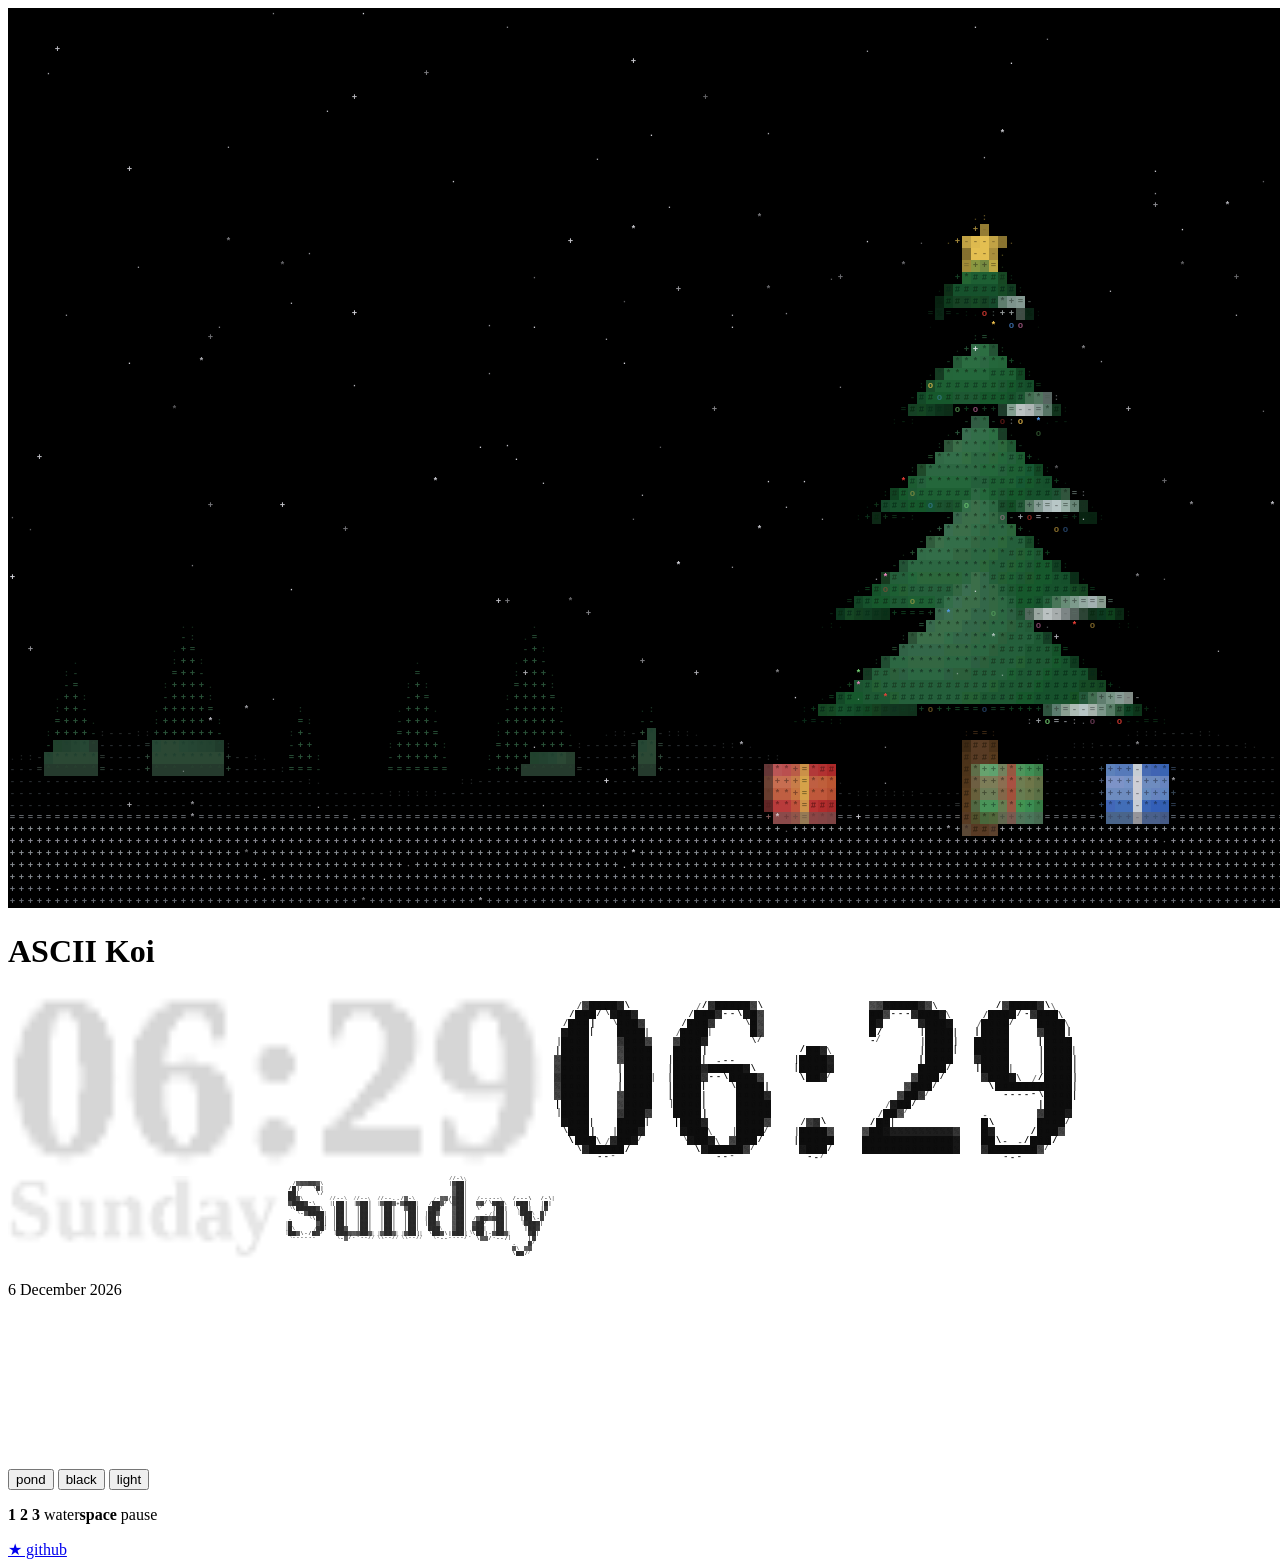
==== index.html @ cedd72ac "feat: add seasonal and animal scenes with a calendar picker Halloween, Thanksgiving, Christmas and N" ====
<!doctype html>
<html lang="en" data-theme="pond">
<head>
<meta charset="utf-8">
<meta name="viewport" content="width=device-width, initial-scale=1, viewport-fit=cover">
<title>ASCII Koi</title>
<meta name="description" content="A living ASCII koi pond for your new tab. Click: a cat paw scoops the water. Right-click: feed the koi. Pond, black and light water.">
<meta property="og:title" content="ASCII Koi">
<meta property="og:description" content="A koi pond drawn in text characters. Click: a cat paw scoops. Right-click: feed the koi.">
<meta property="og:image" content="https://pursurer.github.io/ascii-koi/media/poster.png">
<meta name="twitter:card" content="summary_large_image">
<meta name="theme-color" content="#0e2a32">
<link rel="icon" href="icon.svg" type="image/svg+xml">
<link rel="preload" href="fonts/geist-mono.woff2" as="font" type="font/woff2" crossorigin>
<link rel="preload" href="fonts/noto-serif-display-700.woff2" as="font" type="font/woff2" crossorigin>
<link rel="stylesheet" href="pond.css">
</head>
<body>
<canvas id="pond" aria-hidden="true"></canvas>
<div class="intro">
  <div class="intro-box" id="intro-box">
    <h1 class="sr" id="sr-title">ASCII Koi</h1>
    <canvas class="wordmark" id="wordmark" aria-hidden="true"></canvas>
    <canvas class="wordmark-tag" id="wordmark-tag" aria-hidden="true"></canvas>
    <p class="intro-line" id="intro-date"></p>
  </div>
</div>
<canvas id="snap" aria-hidden="true"></canvas>
<div class="ui" id="ui">
  <div class="themes" role="radiogroup" aria-label="Water">
    <button type="button" role="radio" data-theme-pick="pond">pond</button>
    <button type="button" role="radio" data-theme-pick="black">black</button>
    <button type="button" role="radio" data-theme-pick="light">light</button>
  </div>
  <p class="hint"><span class="mouse"><b>click</b> cat paw</span><span class="mouse"><b>right-click</b> feed</span><span class="touch"><b>tap</b> cat paw</span><span class="touch"><b>hold</b> feed</span><span class="desk"><b>1 2 3</b> water</span><span class="desk"><b>space</b> pause</span><span id="pause-state"></span></p>
  <a id="gh" href="https://github.com/pursurer/ascii-koi" target="_blank" rel="noopener">★ github</a>
</div>
<script src="pond.js"></script>
<script src="scene.js"></script>
<script src="scenes/animals.js"></script>
<script src="scenes/holidays.js"></script>
<script src="app.js"></script>
</body>
</html>
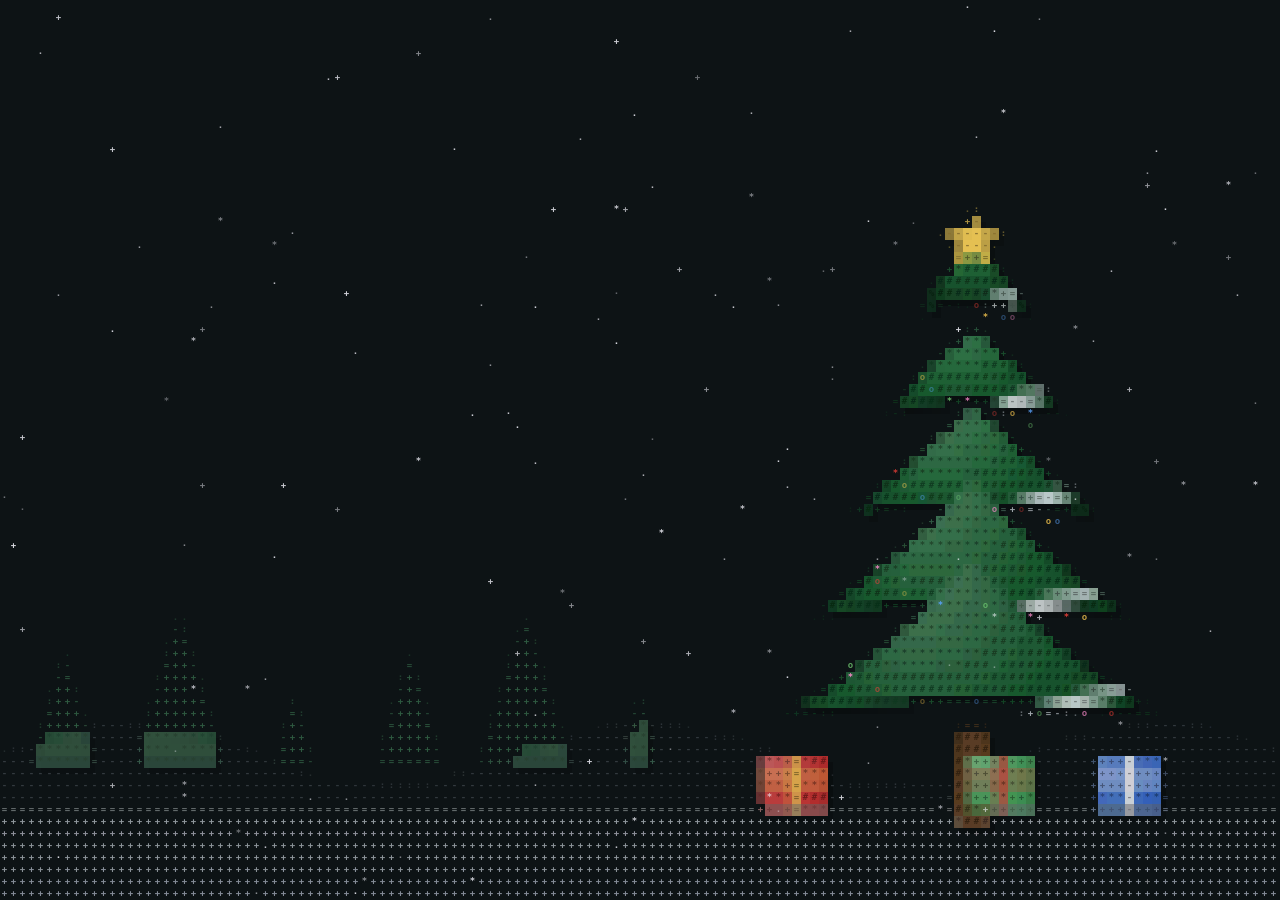
==== commit 78d1c249: "feat: wallpaper mode with black water, no clock, no mouse The page is now only the scene: the black " ====
--- a/index.html
+++ b/index.html
@@ -1,40 +1,21 @@
 <!doctype html>
-<html lang="en" data-theme="pond">
+<html lang="en" data-theme="black">
 <head>
 <meta charset="utf-8">
 <meta name="viewport" content="width=device-width, initial-scale=1, viewport-fit=cover">
 <title>ASCII Koi</title>
-<meta name="description" content="A living ASCII koi pond for your new tab. Click: a cat paw scoops the water. Right-click: feed the koi. Pond, black and light water.">
+<meta name="description" content="A living ASCII wallpaper: koi, animals and holiday scenes drawn in text characters.">
 <meta property="og:title" content="ASCII Koi">
-<meta property="og:description" content="A koi pond drawn in text characters. Click: a cat paw scoops. Right-click: feed the koi.">
+<meta property="og:description" content="Koi, animals and holiday scenes drawn in text characters.">
 <meta property="og:image" content="https://pursurer.github.io/ascii-koi/media/poster.png">
 <meta name="twitter:card" content="summary_large_image">
-<meta name="theme-color" content="#0e2a32">
+<meta name="theme-color" content="#0d1315">
 <link rel="icon" href="icon.svg" type="image/svg+xml">
 <link rel="preload" href="fonts/geist-mono.woff2" as="font" type="font/woff2" crossorigin>
-<link rel="preload" href="fonts/noto-serif-display-700.woff2" as="font" type="font/woff2" crossorigin>
 <link rel="stylesheet" href="pond.css">
 </head>
 <body>
 <canvas id="pond" aria-hidden="true"></canvas>
-<div class="intro">
-  <div class="intro-box" id="intro-box">
-    <h1 class="sr" id="sr-title">ASCII Koi</h1>
-    <canvas class="wordmark" id="wordmark" aria-hidden="true"></canvas>
-    <canvas class="wordmark-tag" id="wordmark-tag" aria-hidden="true"></canvas>
-    <p class="intro-line" id="intro-date"></p>
-  </div>
-</div>
-<canvas id="snap" aria-hidden="true"></canvas>
-<div class="ui" id="ui">
-  <div class="themes" role="radiogroup" aria-label="Water">
-    <button type="button" role="radio" data-theme-pick="pond">pond</button>
-    <button type="button" role="radio" data-theme-pick="black">black</button>
-    <button type="button" role="radio" data-theme-pick="light">light</button>
-  </div>
-  <p class="hint"><span class="mouse"><b>click</b> cat paw</span><span class="mouse"><b>right-click</b> feed</span><span class="touch"><b>tap</b> cat paw</span><span class="touch"><b>hold</b> feed</span><span class="desk"><b>1 2 3</b> water</span><span class="desk"><b>space</b> pause</span><span id="pause-state"></span></p>
-  <a id="gh" href="https://github.com/pursurer/ascii-koi" target="_blank" rel="noopener">★ github</a>
-</div>
 <script src="pond.js"></script>
 <script src="scene.js"></script>
 <script src="scenes/animals.js"></script>
--- a/pond.css
+++ b/pond.css
@@ -0,0 +1,37 @@
+/* ASCII Koi: three waters. Each is a set of tokens; the pond reads them from :root. The page always shows the black one. */
+@font-face { font-family: "Noto Serif Display"; font-weight: 700; font-display: swap; src: url("fonts/noto-serif-display-700.woff2") format("woff2"); }
+@font-face { font-family: "Geist Mono"; font-weight: 100 900; font-display: swap; src: url("fonts/geist-mono.woff2") format("woff2"); }
+
+:root,
+:root[data-theme="pond"] {
+  /* Pond: a deep lake teal */
+  --pond: #0e2a32;
+  --ink: #ebe6dc; --accent: #e8784f; --koi-light: #ece6da; --koi-dark: #3a3632;
+  --title-from: #ffffff; --title-to: #9b9b9b;
+  color-scheme: dark;
+}
+:root[data-theme="black"] {
+  --pond: #0d1315;
+  --ink: #ebe6dc; --accent: #e8784f; --koi-light: #ece6da; --koi-dark: #3a3632;
+  --title-from: #ffffff; --title-to: #9b9b9b;
+  color-scheme: dark;
+}
+:root[data-theme="light"] {
+  --pond: #e9e4da;
+  --ink: #1c1a17; --accent: #9e3214; --koi-light: #f7f2e8; --koi-dark: #2b2723;
+  --title-from: #000000; --title-to: #666666;
+  /* dark letters cast their glow as a shadow: keep it faint */
+  --title-glow: 0.3;
+  color-scheme: light;
+}
+
+* { box-sizing: border-box; }
+html, body { margin: 0; height: 100%; overflow: hidden; }
+body {
+  background: var(--pond); color: var(--ink);
+  font-family: "Geist Mono", ui-monospace, Menlo, monospace;
+  -webkit-user-select: none; user-select: none; -webkit-touch-callout: none; touch-action: none;
+  cursor: default;
+}
+
+#pond { position: fixed; inset: 0; width: 100%; height: 100%; display: block; }
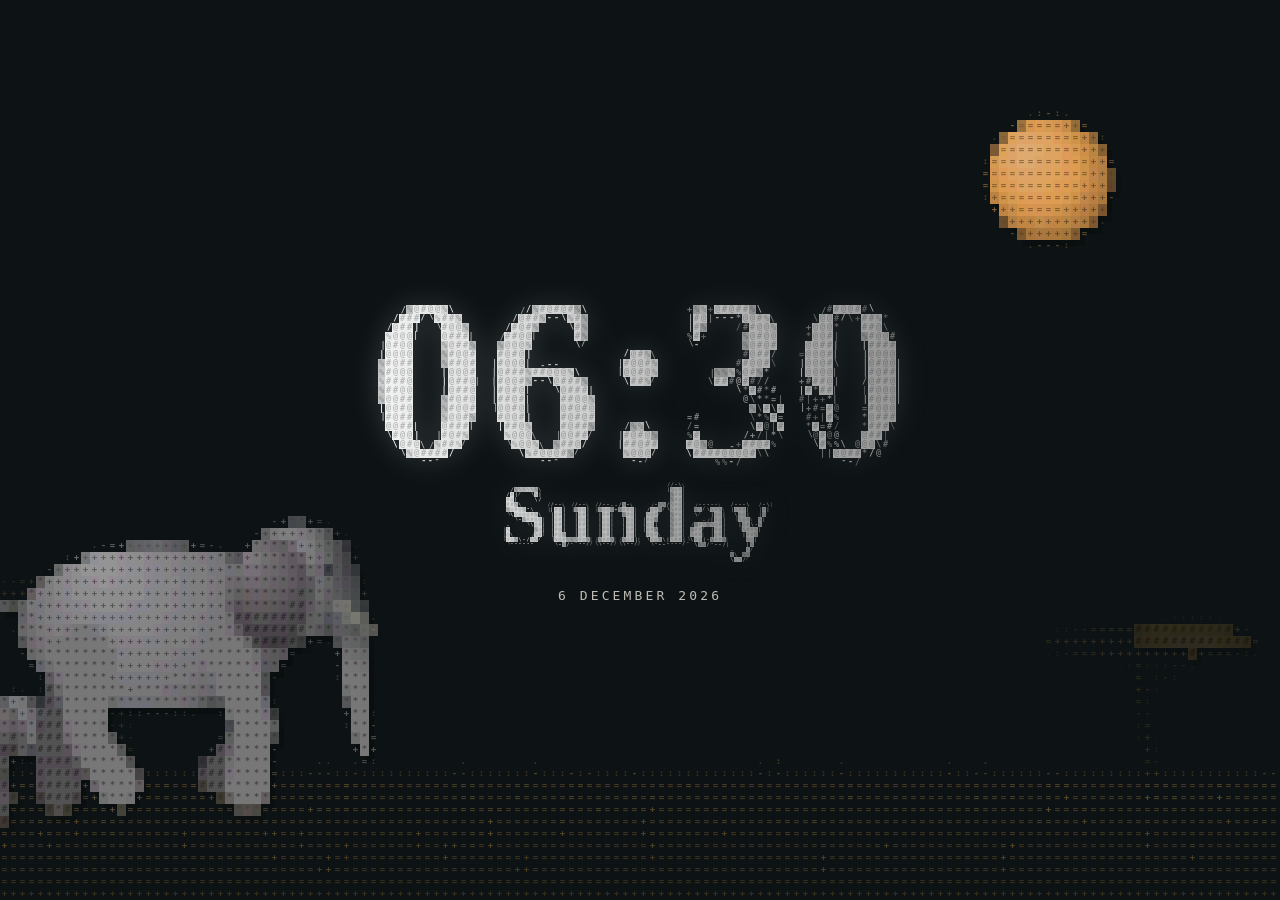
==== commit 68a9b60b: "feat: bring the clock back over the black wallpaper The time, the weekday and the date sit in the mi" ====
--- a/index.html
+++ b/index.html
@@ -12,10 +12,19 @@
 <meta name="theme-color" content="#0d1315">
 <link rel="icon" href="icon.svg" type="image/svg+xml">
 <link rel="preload" href="fonts/geist-mono.woff2" as="font" type="font/woff2" crossorigin>
+<link rel="preload" href="fonts/noto-serif-display-700.woff2" as="font" type="font/woff2" crossorigin>
 <link rel="stylesheet" href="pond.css">
 </head>
 <body>
 <canvas id="pond" aria-hidden="true"></canvas>
+<div class="intro">
+  <div class="intro-box" id="intro-box">
+    <h1 class="sr" id="sr-title">ASCII Koi</h1>
+    <canvas class="wordmark" id="wordmark" aria-hidden="true"></canvas>
+    <canvas class="wordmark-tag" id="wordmark-tag" aria-hidden="true"></canvas>
+    <p class="intro-line" id="intro-date"></p>
+  </div>
+</div>
 <script src="pond.js"></script>
 <script src="scene.js"></script>
 <script src="scenes/animals.js"></script>
--- a/pond.css
+++ b/pond.css
@@ -1,4 +1,5 @@
-/* ASCII Koi: three waters. Each is a set of tokens; the pond reads them from :root. The page always shows the black one. */
+/* ASCII Koi: three waters. Each is a set of tokens; the pond reads them from :root. The page always shows the black one,
+   with a clear space for the clock. */
 @font-face { font-family: "Noto Serif Display"; font-weight: 700; font-display: swap; src: url("fonts/noto-serif-display-700.woff2") format("woff2"); }
 @font-face { font-family: "Geist Mono"; font-weight: 100 900; font-display: swap; src: url("fonts/geist-mono.woff2") format("woff2"); }
 
@@ -34,4 +35,18 @@
   cursor: default;
 }
 
+.sr { position: absolute; width: 1px; height: 1px; overflow: hidden; clip: rect(0 0 0 0); white-space: nowrap; }
+
 #pond { position: fixed; inset: 0; width: 100%; height: 100%; display: block; }
+
+.intro { position: fixed; inset: 0; z-index: 1; display: grid; place-content: center; justify-items: center; pointer-events: none; padding: 24px; }
+.intro-box { position: relative; isolation: isolate; display: grid; justify-items: center; gap: 6px; }
+.wordmark, .wordmark-tag { display: block; }
+/* the title's light, blurred behind the letters */
+.mark-glow { position: absolute; z-index: -1; pointer-events: none; filter: blur(var(--blur, 14px)); }
+/* the date: a label in tracked capitals; it comes in last, after the clock and the day have settled */
+.intro-line { margin: 14px 0 0; font-size: 13px; line-height: 18px; letter-spacing: 0.24em; text-transform: uppercase; color: color-mix(in srgb, var(--ink) 80%, transparent); opacity: 0; }
+.intro-box.go .intro-line { opacity: 1; animation: intro-line-in 900ms cubic-bezier(0.22, 1, 0.36, 1) 900ms backwards; }
+@keyframes intro-line-in { from { opacity: 0; transform: translateY(10px); filter: blur(6px); } }
+@media (max-width: 720px) { .intro-line { margin-top: 10px; font-size: 12px; letter-spacing: 0.2em; } }
+@media (prefers-reduced-motion: reduce) { .intro-line { opacity: 1; } .intro-box.go .intro-line { animation: none; } }
